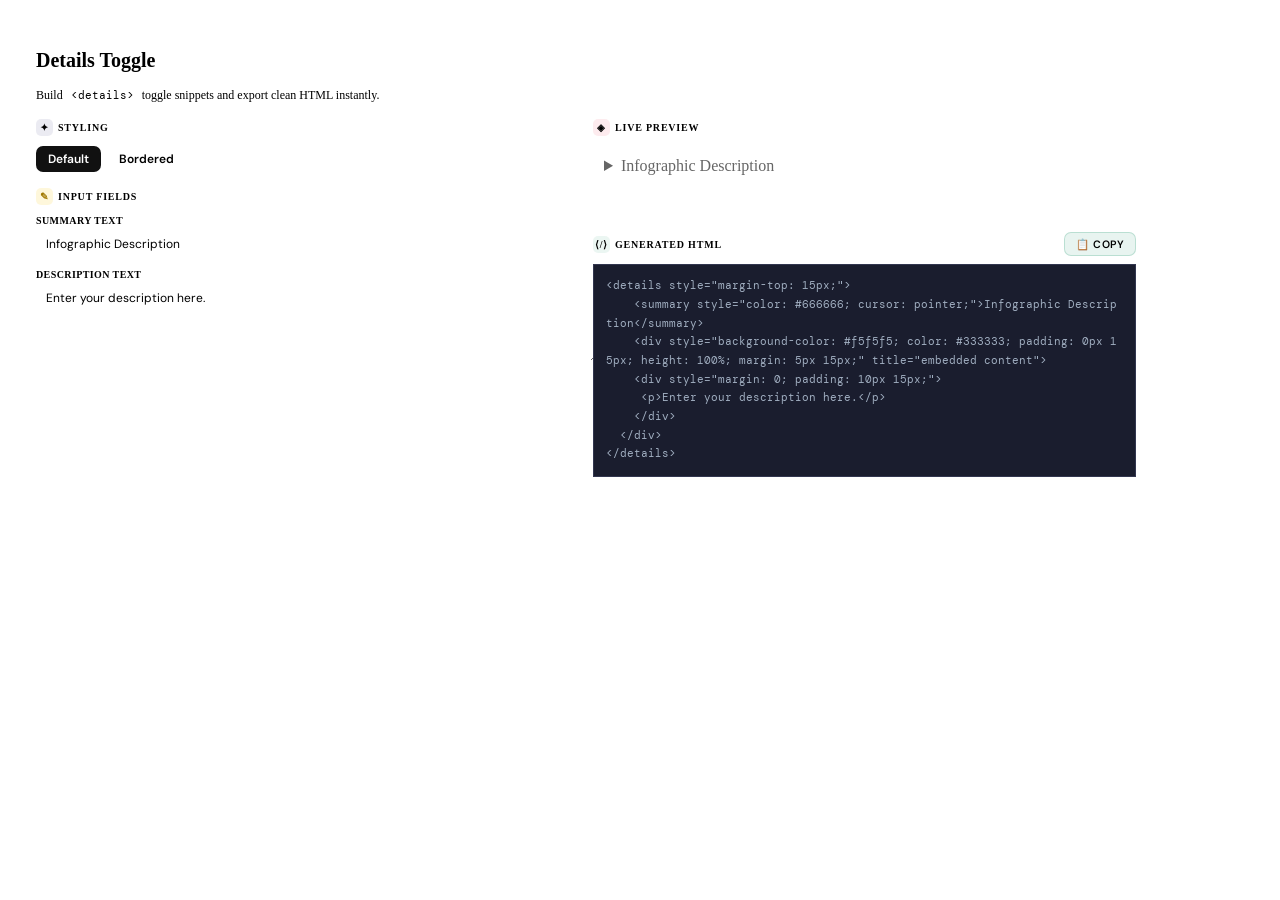
==== features/details-toggle/index.html @ 8c326c8e "Add 7 tools from V6" ====
<!DOCTYPE html>
<html lang="en">
<head>
  <meta charset="UTF-8">
  <meta name="viewport" content="width=device-width, initial-scale=1.0">
  <title>Details Toggle — CoKit</title>
  <link rel="icon" type="image/png" href="../../assets/img/rmit-logo.png">
  <link href="https://fonts.googleapis.com/css2?family=DM+Mono:wght@400;500&family=DM+Sans:wght@400;500;600;700&display=swap" rel="stylesheet">
  <link rel="stylesheet" href="../../assets/css/tool-base.css">
  <link rel="stylesheet" href="style.css">
</head>
<body>
<div class="page-shell">
<div class="content-shell">
<main class="main">

  <!-- ══════════ DETAILS TOGGLE PANEL ══════════ -->
  <div id="panel-details" class="panel active">
    <div class="dg-header">
      <h2>Details Toggle</h2>
      <p>Build <code>&lt;details&gt;</code> toggle snippets and export clean HTML instantly.</p>
    </div>
    <div class="dg-bento-grid">

      <!-- CỘT TRÁI: Styling + Input -->
      <div style="display:flex; flex-direction:column; gap:14px;">
        <div class="dg-bento-card bento-card">
          <div class="dg-card-label"><span class="dg-icon-badge dg-badge-navy">✦</span> Styling</div>
          <div class="dg-style-btns">
            <button class="dg-style-btn active" onclick="dgSetTemplate('default', this)">Default</button>
            <button class="dg-style-btn" onclick="dgSetTemplate('bordered', this)">Bordered</button>
          </div>
        </div>
        <div class="dg-bento-card bento-card">
          <div class="dg-card-label"><span class="dg-icon-badge dg-badge-gold">✎</span> Input Fields</div>
          <div class="dg-field">
            <label>Summary Text</label>
            <input type="text" id="dg-summary" class="ck-input" value="Infographic Description" oninput="dgUpdate()" placeholder="Enter summary text">
            <div class="dg-field-error" id="dg-summary-error"></div>
          </div>
          <div class="dg-field">
            <label>Description Text</label>
            <textarea id="dg-description" class="ck-textarea" rows="4" oninput="dgUpdate()" placeholder="Enter description">Enter your description here.</textarea>
          </div>
        </div>
      </div>

      <!-- CỘT PHẢI: Live Preview + Generated HTML -->
      <div style="display:flex; flex-direction:column; gap:14px;">
        <div class="dg-bento-card bento-card">
          <div class="dg-card-label"><span class="dg-icon-badge dg-badge-red">◈</span> Live Preview</div>
          <div class="dg-preview-wrap" id="dg-preview"></div>
        </div>
        <div class="dg-bento-card bento-card">
          <div class="dg-code-header">
            <div class="dg-card-label" style="margin-bottom:0;"><span class="dg-icon-badge dg-badge-green">⟨/⟩</span> Generated HTML</div>
            <button class="dg-btn-copy" id="dg-copyBtn" onclick="dgCopy()">📋 Copy</button>
          </div>
          <div class="dg-code-block" id="dg-codeBlock"><span class="dg-code-empty">Fill in the fields to generate code…</span></div>
        </div>
      </div>

    </div>
    <div class="dg-toast" id="dg-toast" style="display:none;"></div>
  </div>


</main>
</div>
</div>

<script src="../../assets/js/common.js"></script>
<script src="script.js"></script>
</body>
</html>
---- features/details-toggle/style.css ----
/* ── DETAILS TOGGLE ─────────────────────────── */
#panel-details { padding: 24px 28px; overflow-y: auto; }
.dg-header { margin: 0 0 14px; }
.dg-header h2 { font-size: 15pt; font-weight: 700; color: var(--text); }
.dg-header p  { color: var(--text-sec); font-size: 9pt; margin-top: 3px; }
.dg-header p code { background: var(--surface2); color: var(--text); border: 1px solid var(--border); padding: 1px 5px; border-radius: 4px; font-family: 'DM Mono', monospace; font-size: 8pt; }
.dg-bento-grid { display: grid; grid-template-columns: 1fr 1fr; gap: 14px; align-items: start; max-width: 1100px; }
.dg-bento-card { }/* uses .bento-card */
.dg-bento-card.full-width { grid-column: 1 / -1; }
.dg-card-label { display: inline-flex; align-items: center; gap: 5px; font-size: 7.5pt; font-weight: 700; letter-spacing: 0.08em; text-transform: uppercase; color: var(--text-mute); margin-bottom: 10px; }
.dg-icon-badge { width: 17px; height: 17px; border-radius: 5px; display: flex; align-items: center; justify-content: center; font-size: 0.6rem; }
.dg-badge-navy  { background: rgba(0,0,84,0.08);  color: var(--navy); }
.dg-badge-red   { background: rgba(230,0,40,0.08); color: var(--red); }
.dg-badge-green { background: rgba(0,135,90,0.08); color: var(--green); }
.dg-badge-gold  { background: rgba(250,200,0,0.14);color: #a07800; }
.dg-field { margin-bottom: 10px; }
.dg-field:last-child { margin-bottom: 0; }
.dg-field label { display: block; font-size: 7.5pt; font-weight: 600; color: var(--text-mute); margin-bottom: 3px; letter-spacing: 0.04em; text-transform: uppercase; }
.dg-field input, .dg-field textarea { width: 100%; background: var(--surface2); border: 1px solid var(--border); border-radius: 7px; color: var(--text); padding: 7px 10px; font-family: 'DM Sans', sans-serif; font-size: 9pt; transition: border-color 0.13s, box-shadow 0.13s; resize: vertical; outline: none; }
.dg-field input:focus, .dg-field textarea:focus { border-color: var(--border-med); box-shadow: 0 0 0 3px rgba(0,0,0,0.04); background: #fff; }
.dg-field input.error { border-color: var(--red); }
.dg-field-error { font-size: 7.5pt; color: var(--red); margin-top: 3px; }
.dg-style-btns { display: flex; gap: 6px; flex-wrap: wrap; }
.dg-style-btn { padding: 5px 12px; border-radius: 7px; border: 1px solid var(--border); background: var(--surface2); color: var(--text-sec); font-family: 'DM Sans', sans-serif; font-weight: 600; font-size: 9pt; cursor: pointer; transition: all 0.13s; }
.dg-style-btn:hover { border-color: var(--border-med); color: var(--text); }
.dg-style-btn.active { background: #111; border-color: transparent; color: #fff; }
.dg-btn-copy { background: rgba(0,135,90,0.09); color: var(--green); border: 1px solid rgba(0,135,90,0.2); border-radius: 7px; padding: 4px 11px; font-size: 8pt; font-family: 'DM Sans', sans-serif; font-weight: 600; cursor: pointer; transition: all 0.13s; letter-spacing: 0.04em; text-transform: uppercase; display: flex; align-items: center; gap: 5px; }
.dg-btn-copy:hover { background: rgba(0,135,90,0.15); }
.dg-btn-copy.copied { opacity: .7; }
.dg-code-header { display: flex; align-items: center; justify-content: space-between; margin-bottom: 8px; }
.dg-code-block { background: #1a1d2e; border: 1px solid #32364f; border-radius: var(--radius); padding: 12px; font-family: 'DM Mono', monospace; font-size: 8.5pt; color: #a0aec0; min-height: 110px; max-height: 280px; overflow-y: auto; overflow-x: hidden; white-space: pre-wrap; word-break: break-all; line-height: 1.65; }
.dg-code-empty { color: #3d4566; font-style: italic; font-family: 'DM Sans', sans-serif; font-size: 9pt; }
.dg-preview-wrap { background: var(--surface2); border: 1px solid var(--border); border-radius: var(--radius); padding: 11px; min-height: 50px; }
.dg-toast { position: fixed; top: 14px; right: 14px; padding: 8px 14px; border-radius: 8px; font-size: 9pt; font-weight: 500; display: flex; align-items: center; gap: 6px; z-index: 999; box-shadow: var(--sh-lift); animation: slideIn 0.17s ease; }
.dg-toast.success { background: #f0fdf4; color: #166534; border: 1px solid #bbf7d0; }
.dg-toast.error   { background: #fef2f2; color: #991b1b; border: 1px solid #fecaca; }
@keyframes slideIn { from { opacity: 0; transform: translateX(14px); } to { opacity: 1; transform: translateX(0); } }
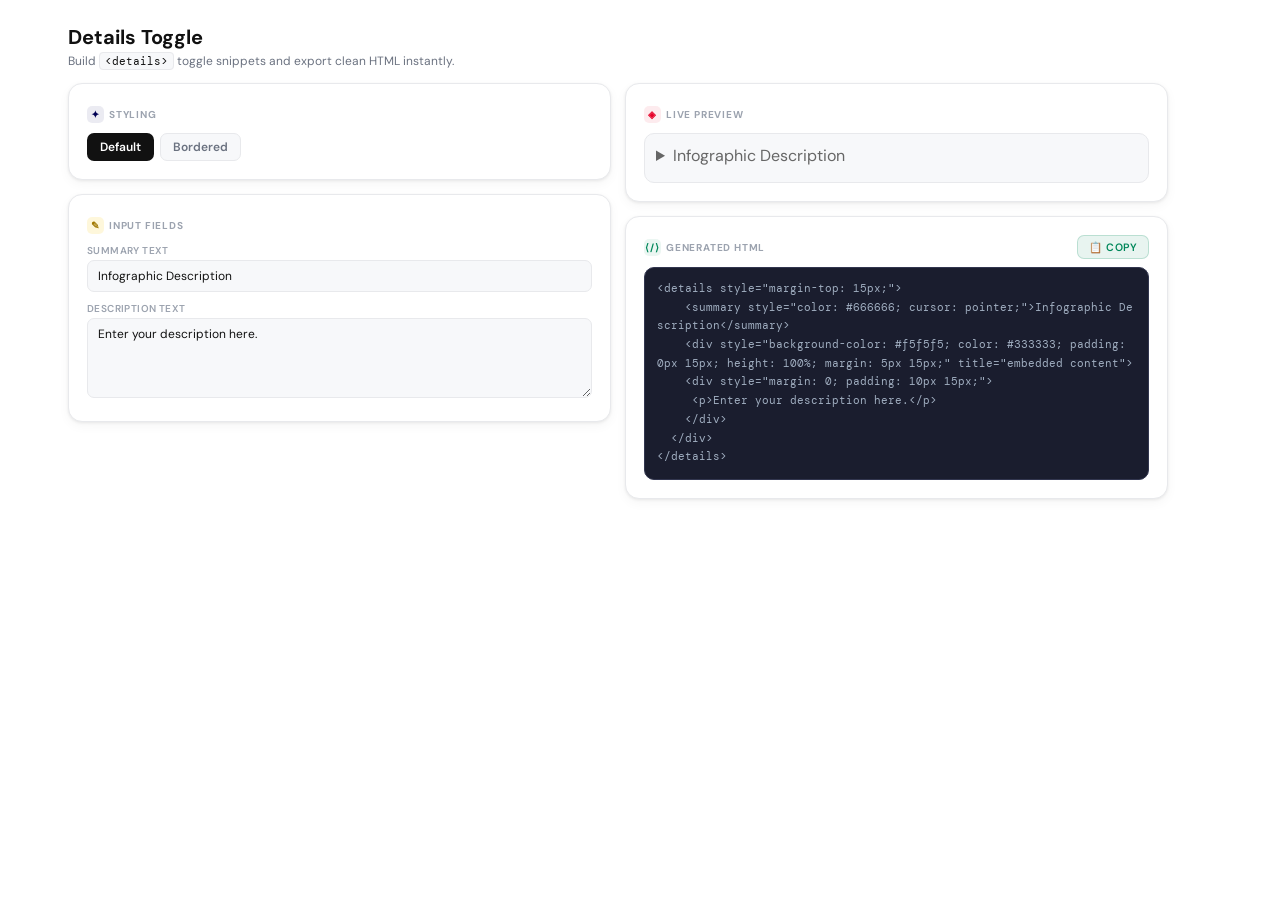
==== commit 1a9941a9: "Make tools self-contained" ====
--- a/features/details-toggle/index.html
+++ b/features/details-toggle/index.html
@@ -6,7 +6,6 @@
   <title>Details Toggle — CoKit</title>
   <link rel="icon" type="image/png" href="../../assets/img/rmit-logo.png">
   <link href="https://fonts.googleapis.com/css2?family=DM+Mono:wght@400;500&family=DM+Sans:wght@400;500;600;700&display=swap" rel="stylesheet">
-  <link rel="stylesheet" href="../../assets/css/tool-base.css">
   <link rel="stylesheet" href="style.css">
 </head>
 <body>
@@ -69,7 +68,6 @@
 </div>
 </div>
 
-<script src="../../assets/js/common.js"></script>
 <script src="script.js"></script>
 </body>
 </html>
--- a/features/details-toggle/style.css
+++ b/features/details-toggle/style.css
@@ -1,3 +1,235 @@
+/* ===== SHARED BASE (copy từ assets/css/tool-base.css) ===== */
+/* ═══════════════════════════════════════════
+   DESIGN SYSTEM — RMIT CodeKit V3
+   Clean Minimal SaaS | 1200px Canvas embed
+═══════════════════════════════════════════ */
+*, *::before, *::after { box-sizing: border-box; margin: 0; padding: 0; }
+
+:root {
+  /* Brand */
+  --red:        #e60028;
+  --red-dark:   #b8001f;
+  --navy:       #000054;
+  --gold:       #FAC800;
+  --blue:       #0056b3;
+  --blue-dark:  #003d82;
+  --green:      #00875a;
+
+  /* Neutral surface palette */
+  --bg:         #ffffff;
+  --surface:    #ffffff;
+  --surface2:   #f7f8fa;
+  --border:     #e8e9ec;
+  --border-med: #d0d2d9;
+
+  /* Text scale */
+  --text:       #111111;
+  --text-sec:   #6b7280;
+  --text-mute:  #9ca3af;
+
+  /* Radius */
+  --radius:     10px;
+  --radius-lg:  14px;
+
+  /* Shadow */
+  --sh-card: 0 1px 3px rgba(0,0,0,0.07), 0 4px 12px rgba(0,0,0,0.04);
+  --sh-lift: 0 4px 16px rgba(0,0,0,0.10), 0 1px 4px rgba(0,0,0,0.06);
+
+  /* Layout */
+  --topbar-h:  52px;
+  --navbar-h:  44px;
+  --max-w:     1200px;
+}
+
+/* ── BASE ─────────────────────────────────── */
+html, body { height: 100%; margin: 0; }
+body {
+  font-family: 'DM Sans', sans-serif;
+  background: var(--bg);
+  color: var(--text);
+  height: 100%;
+}
+
+/* ── PAGE SHELL (flex column, max 1200px) ──── */
+.page-shell {
+  max-width: var(--max-w);
+  width: 100%;
+  margin: 0 auto;
+  display: flex;
+  flex-direction: column;
+  height: 100vh;
+  min-height: 600px;
+}
+
+.content-shell { display: flex; flex: 1; overflow: hidden; }
+.main { flex: 1; overflow-y: auto; overflow-x: hidden; }
+.panel { display: none !important; }
+.panel.active { display: block !important; }
+/* ── SHARED CARD ─────────────────────────────── */
+.ck-card {
+  background: var(--surface);
+  border-radius: var(--radius-lg);
+  border: 1px solid var(--border);
+  box-shadow: var(--sh-card);
+}
+.ck-card-header {
+  padding: 18px 22px 14px;
+  border-radius: var(--radius-lg) var(--radius-lg) 0 0;
+  border-bottom: 1px solid var(--border);
+  background: var(--surface2);
+}
+.ck-header-badge {
+  display: inline-flex; align-items: center; gap: 5px;
+  background: rgba(230,0,40,0.07);
+  border: 1px solid rgba(230,0,40,0.14);
+  color: var(--red);
+  font-size: 7pt; font-weight: 700;
+  letter-spacing: 1.2px; text-transform: uppercase;
+  padding: 2px 9px; border-radius: 20px; margin-bottom: 7px;
+}
+.ck-card-header h2 { color: var(--text); font-size: 15pt; font-weight: 700; letter-spacing: -0.3px; }
+.ck-card-header p  { color: var(--text-sec); font-size: 9pt; margin-top: 3px; }
+.ck-card-body { padding: 20px 22px 22px; }
+.ck-card-footer {
+  padding: 9px 22px;
+  border-top: 1px solid var(--border);
+  background: var(--surface2);
+  border-radius: 0 0 var(--radius-lg) var(--radius-lg);
+  font-size: 8pt; color: var(--text-mute);
+  text-align: center;
+}
+
+/* step numbering */
+.ck-step { display: flex; flex-direction: column; gap: 7px; }
+.ck-step-label { display: flex; align-items: center; gap: 8px; }
+.ck-step-num {
+  width: 19px; height: 19px;
+  background: #111;
+  color: #fff; border-radius: 50%;
+  font-size: 8pt; font-weight: 700;
+  display: flex; align-items: center; justify-content: center;
+  flex-shrink: 0;
+}
+.ck-step-label label { font-size: 10pt; font-weight: 600; color: var(--text); }
+
+/* inputs */
+.ck-input, .ck-textarea, .ck-select {
+  width: 100%;
+  padding: 9px 12px;
+  border: 1px solid var(--border);
+  border-radius: var(--radius);
+  font-family: 'DM Sans', sans-serif;
+  font-size: 10pt; color: var(--text);
+  background: var(--surface2);
+  outline: none;
+  transition: border-color 0.14s, box-shadow 0.14s;
+}
+.ck-input:focus, .ck-textarea:focus, .ck-select:focus {
+  border-color: var(--border-med);
+  box-shadow: 0 0 0 3px rgba(0,0,0,0.05);
+  background: #fff;
+}
+.ck-textarea { resize: vertical; }
+
+/* buttons */
+.ck-btn-primary {
+  width: 100%; padding: 10px;
+  background: #111111; color: #fff; border: none;
+  border-radius: var(--radius);
+  font-family: 'DM Sans', sans-serif;
+  font-size: 10pt; font-weight: 600;
+  cursor: pointer;
+  transition: all 0.14s;
+  display: flex; align-items: center; justify-content: center; gap: 7px;
+}
+.ck-btn-primary:hover { background: #2a2a2a; transform: translateY(-1px); box-shadow: var(--sh-lift); }
+.ck-btn-primary.red-btn  { background: var(--red); }
+.ck-btn-primary.red-btn:hover  { background: var(--red-dark); }
+.ck-btn-primary.blue-btn { background: var(--blue); }
+.ck-btn-primary.blue-btn:hover { background: var(--blue-dark); }
+
+.ck-btn-secondary {
+  padding: 8px 15px;
+  background: var(--surface); color: var(--text);
+  border: 1px solid var(--border);
+  border-radius: var(--radius);
+  font-family: 'DM Sans', sans-serif;
+  font-size: 9.5pt; font-weight: 600;
+  cursor: pointer; transition: all 0.14s;
+}
+.ck-btn-secondary:hover { border-color: var(--border-med); background: var(--surface2); }
+
+/* output box */
+.ck-output-box {
+  border: 1px solid var(--border); border-radius: var(--radius);
+  overflow: hidden; background: #1a1d2e;
+}
+.ck-output-toolbar {
+  display: flex; align-items: center; justify-content: space-between;
+  padding: 6px 12px;
+  background: #22253a; border-bottom: 1px solid #32364f;
+}
+.ck-output-toolbar span {
+  font-family: 'DM Mono', monospace;
+  font-size: 7.5pt; color: #6b7280;
+  letter-spacing: 0.8px; text-transform: uppercase;
+}
+.ck-btn-copy {
+  display: flex; align-items: center; gap: 5px;
+  padding: 4px 11px;
+  background: rgba(0,135,90,0.14); color: var(--green);
+  border: 1px solid rgba(0,135,90,0.22); border-radius: 6px;
+  font-family: 'DM Sans', sans-serif;
+  font-size: 8pt; font-weight: 600;
+  cursor: pointer; transition: all 0.13s;
+}
+.ck-btn-copy:hover { background: rgba(0,135,90,0.22); }
+.ck-btn-copy.copied { opacity: .7; }
+.ck-output-code {
+  padding: 13px 15px;
+  font-family: 'DM Mono', monospace;
+  font-size: 8.5pt; color: #a0aec0;
+  line-height: 1.7; white-space: pre-wrap; word-break: break-all;
+  min-height: 70px;
+}
+.ck-output-code.empty { color: #3d4566; font-style: italic; }
+.ck-divider { height: 1px; background: var(--border); margin: 2px 0; }
+.ck-error {
+  display: none;
+  background: #fff5f5; border: 1px solid #fecaca;
+  border-radius: var(--radius); padding: 8px 13px;
+  color: #991b1b; font-size: 9pt; font-weight: 500; text-align: center;
+}
+.gap-16 { display: flex; flex-direction: column; gap: 16px; }
+.gap-12 { display: flex; flex-direction: column; gap: 12px; }
+
+/* ── SHARED BENTO CARD (TabGen / NavGen / Details / Coldate) ──── */
+.bento-card {
+  background: var(--surface);
+  border: 1px solid var(--border);
+  border-radius: var(--radius-lg); padding: 18px;
+  box-shadow: var(--sh-card);
+  transition: border-color 0.14s, box-shadow 0.14s;
+}
+.bento-card:hover { border-color: var(--border-med); box-shadow: var(--sh-lift); }
+.card-label {
+  display: inline-flex; align-items: center; gap: 5px;
+  font-size: 7.5pt; font-weight: 700;
+  letter-spacing: 0.08em; text-transform: uppercase;
+  color: var(--text-mute); margin-bottom: 13px;
+}
+.icon-badge {
+  width: 17px; height: 17px; border-radius: 5px;
+  display: flex; align-items: center; justify-content: center;
+  font-size: 0.6rem;
+}
+.badge-navy  { background: rgba(0,0,84,0.08);   color: var(--navy); }
+.badge-red   { background: rgba(230,0,40,0.08);  color: var(--red); }
+.badge-green { background: rgba(0,135,90,0.08);  color: var(--green); }
+.badge-gold  { background: rgba(250,200,0,0.14); color: #a07800; }
+.badge-violet{ background: rgba(124,108,252,0.1);color: #5b4fcf; }
+
+/* ===== DETAILS-TOGGLE ===== */
 /* ── DETAILS TOGGLE ─────────────────────────── */
 #panel-details { padding: 24px 28px; overflow-y: auto; }
 .dg-header { margin: 0 0 14px; }
